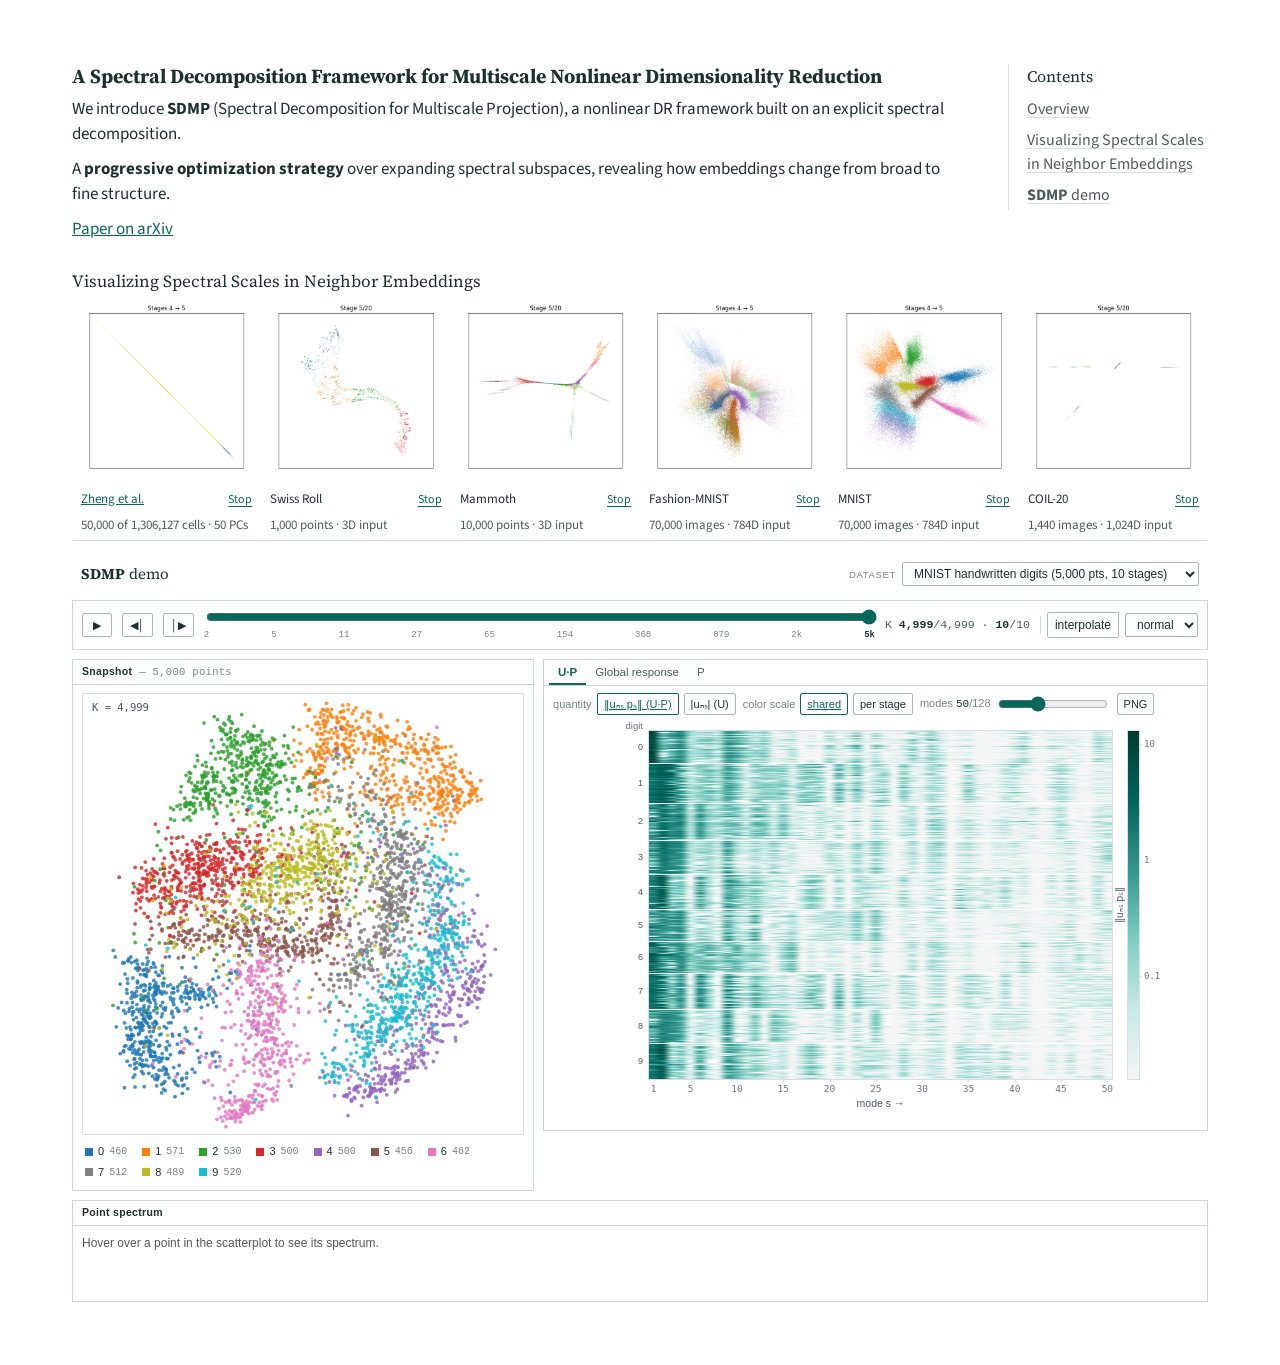
==== index.html @ a8dc9377 "Publish SDMP website" ====
<!doctype html>
<html lang="en-US">
<head>
<meta charset="utf-8">
<meta name="viewport" content="width=device-width, initial-scale=1">
<title>SDMP | Spectral Decomposition for Multiscale Projection</title>
<meta name="description" content="A Spectral Decomposition Framework for Multiscale Nonlinear Dimensionality Reduction">
<link rel="stylesheet" href="https://fonts.googleapis.com/css2?family=Source+Sans+3:wght@400;600;700&amp;family=Source+Serif+4:wght@400;700&amp;display=swap">
<link rel="stylesheet" href="assets/style.css">
<link rel="stylesheet" href="assets/project.css">
</head>
<body>
<div class="site-shell">
  <main class="site-main">
    <div class="paper-layout">
      <nav class="contents" aria-labelledby="contents-title">
        <h2 id="contents-title">Contents</h2>
        <ul>
          <li><a href="#overview">Overview</a></li>
          <li><a href="#progressive-embedding">Visualizing Spectral Scales in Neighbor Embeddings</a></li>
          <li><a href="#viewer"><strong>SDMP</strong> demo</a></li>
        </ul>
      </nav>

      <article class="paper">
        <section id="overview" aria-labelledby="paper-title">
          <h1 id="paper-title">A Spectral Decomposition Framework for Multiscale Nonlinear Dimensionality Reduction</h1>
          <div class="abstract">
            <p>We introduce <strong>SDMP</strong> (Spectral Decomposition for Multiscale Projection), a nonlinear DR framework built on an explicit spectral decomposition.</p>
            <p>A <strong>progressive optimization strategy</strong> over expanding spectral subspaces, revealing how embeddings change from broad to fine structure.</p>
            <p><a href="https://arxiv.org/abs/2604.02535">Paper on arXiv</a></p>
          </div>
        </section>
      </article>
    </div>

    <section class="progression" id="progressive-embedding" aria-labelledby="progression-title">
      <h2 id="progression-title">Visualizing Spectral Scales in Neighbor Embeddings</h2>
      <div class="animation-grid">
        <figure class="animation">
          <img id="zheng-animation" src="assets/figures/zheng-interpolated.png"
               width="500" height="500" loading="lazy" alt="Zheng et al.">
          <figcaption>
            <a href="https://www.nature.com/articles/ncomms14049">Zheng et al.</a>
            <button type="button" aria-controls="zheng-animation"
                    data-gif="assets/figures/zheng-interpolated.gif">Play</button>
            <span class="dataset-details">50,000 of 1,306,127 cells · 50 PCs</span>
          </figcaption>
        </figure>
        <figure class="animation">
          <img id="swiss-roll-animation" src="assets/figures/swiss-roll-interpolated.png"
               width="500" height="500" loading="lazy" alt="Swiss Roll">
          <figcaption>
            <span>Swiss Roll</span>
            <button type="button" aria-controls="swiss-roll-animation"
                    data-gif="assets/figures/swiss-roll-interpolated.gif">Play</button>
            <span class="dataset-details">1,000 points · 3D input</span>
          </figcaption>
        </figure>
        <figure class="animation">
          <img id="mammoth-animation" src="assets/figures/mammoth-interpolated.png"
               width="500" height="500" loading="lazy" alt="Mammoth">
          <figcaption>
            <span>Mammoth</span>
            <button type="button" aria-controls="mammoth-animation"
                    data-gif="assets/figures/mammoth-interpolated.gif">Play</button>
            <span class="dataset-details">10,000 points · 3D input</span>
          </figcaption>
        </figure>
        <figure class="animation">
          <img id="fashion-mnist-animation" src="assets/figures/fashion-mnist-interpolated.png"
               width="500" height="500" loading="lazy" alt="Fashion-MNIST">
          <figcaption>
            <span>Fashion-MNIST</span>
            <button type="button" aria-controls="fashion-mnist-animation"
                    data-gif="assets/figures/fashion-mnist-interpolated.gif">Play</button>
            <span class="dataset-details">70,000 images · 784D input</span>
          </figcaption>
        </figure>
        <figure class="animation">
          <img id="mnist-animation" src="assets/figures/mnist-interpolated.png"
               width="500" height="500" loading="lazy" alt="MNIST">
          <figcaption>
            <span>MNIST</span>
            <button type="button" aria-controls="mnist-animation"
                    data-gif="assets/figures/mnist-interpolated.gif">Play</button>
            <span class="dataset-details">70,000 images · 784D input</span>
          </figcaption>
        </figure>
        <figure class="animation">
          <img id="coil20-animation" src="assets/figures/coil20-interpolated.png"
               width="500" height="500" loading="lazy" alt="COIL-20">
          <figcaption>
            <span>COIL-20</span>
            <button type="button" aria-controls="coil20-animation"
                    data-gif="assets/figures/coil20-interpolated.gif">Play</button>
            <span class="dataset-details">1,440 images · 1,024D input</span>
          </figcaption>
        </figure>
      </div>
    </section>

    <section id="viewer" class="viewer" aria-labelledby="viewer-title" tabindex="0">
      <header class="top">
        <div>
          <h2 id="viewer-title"><strong>SDMP</strong> demo</h2>
        </div>
        <div class="spacer"></div>
        <div class="field">
          <label for="dataset">Dataset</label>
          <select id="dataset"></select>
        </div>
        <div class="field" id="scheme-field" hidden>
          <label for="scheme">Color by</label>
          <select id="scheme"></select>
        </div>
      </header>

      <div id="status" class="status" role="status">Loading&hellip;</div>

      <div id="main" hidden>

        <section class="player" aria-label="Stage player">
          <button class="play" id="play" title="Play / pause (space)" aria-label="Play">&#9654;</button>
          <button class="step" id="prev" title="Previous stage (left arrow)" aria-label="Previous stage">&#9664;&#9474;</button>
          <button class="step" id="next" title="Next stage (right arrow)" aria-label="Next stage">&#9474;&#9654;</button>
          <div class="track">
            <input type="range" id="stage" min="0" max="9" step="1" value="9" aria-label="Stage">
            <div class="ticks" id="stage-ticks"></div>
          </div>
          <div class="stage-readout" id="stage-readout"></div>
          <div class="toggles">
            <div class="sep"></div>
            <button id="tween" aria-pressed="false" title="Interpolate between stages while playing. The in-between frames are not fitted layouts.">interpolate</button>
            <select id="speed" aria-label="Playback speed">
              <option value="1400">slow</option>
              <option value="800" selected>normal</option>
              <option value="420">fast</option>
            </select>
          </div>
        </section>

        <div class="grid">

          <section class="card" aria-label="Snapshot">
            <h3>Snapshot <span class="note" id="snap-note"></span></h3>
            <div class="canvas-host" id="snap-host">
              <canvas id="snap" width="900" height="900"></canvas>
              <div class="readout" id="snap-readout"></div>
            </div>
            <div class="legend" id="legend"></div>
          </section>

          <section class="card" aria-label="Per-mode heatmaps">
            <div class="tabs" role="tablist">
              <button role="tab" id="tab-up" aria-selected="true" aria-controls="panel-host">U&middot;P</button>
              <button role="tab" id="tab-response" aria-selected="false" aria-controls="panel-host">Global response</button>
              <button role="tab" id="tab-coeff" aria-selected="false" aria-controls="panel-host">P</button>
            </div>
            <div class="tab-tools" id="tab-tools"></div>
            <div class="canvas-host" id="panel-host">
              <canvas id="panel" width="1000" height="640"></canvas>
              <div class="readout" id="panel-readout"></div>
            </div>
          </section>
        </div>

        <section class="card inspector" aria-label="Hovered point">
          <h3>Point spectrum <span class="note" id="point-note"></span></h3>
          <div class="head" id="point-head" hidden></div>
          <div class="canvas-host" id="point-host" hidden>
            <canvas id="point" width="1000" height="300"></canvas>
            <div class="readout" id="point-readout"></div>
          </div>
          <div id="point-empty">Hover over a point in the scatterplot to see its spectrum.</div>
        </section>

      </div>
    </section>
  </main>
</div>

<script src="assets/project.js"></script>
<script src="assets/app.js"></script>
</body>
</html>
---- assets/style.css ----
/* Spectral progressive viewer -- static styling, no build step.
   Light only: the BrBG heatmaps and the paper figures are drawn on white, and
   a dark canvas would change what a colour means. */
:root {
  color-scheme: light;
  --panel: #ffffff;
  --border: #ccd6d3;
  --border-strong: #aab6b3;
  --text: #1e302d;
  --subtext: #4d5c58;
  --faint: #76837f;
  --accent: #0b665b;
  --mono: ui-monospace, SFMono-Regular, "SF Mono", Menlo, Consolas, monospace;
  /* Flat panel chrome: hairline rules and square corners, like a vis tool. */
  --radius: 0;
}

* { box-sizing: border-box; }
[hidden] { display: none !important; }

html, body {
  margin: 0;
  padding: 0;
  background: var(--panel);
  color: var(--text);
  font: 14px/1.5 -apple-system, BlinkMacSystemFont, "Segoe UI", Roboto, Helvetica, Arial, sans-serif;
  -webkit-font-smoothing: antialiased;
}

a { color: var(--accent); }

header.top {
  display: flex;
  flex-wrap: wrap;
  gap: 14px;
}

.spacer { flex: 1 1 auto; }

.field {
  display: flex;
  flex-direction: column;
  gap: 3px;
}

.field > label {
  font-size: 9.5px;
  text-transform: uppercase;
  letter-spacing: 0.07em;
  color: var(--faint);
}

select, button, input[type="number"] {
  font: inherit;
  font-size: 12px;
  color: var(--text);
  background: var(--panel);
  border: 1px solid var(--border-strong);
  border-radius: 2px;
  padding: 3px 7px;
}

select:focus-visible, button:focus-visible, input:focus-visible {
  outline: 2px solid var(--accent);
  outline-offset: 1px;
}

button { cursor: pointer; }
button:hover { border-color: var(--accent); }
button[aria-pressed="true"], button.on {
  border-color: var(--accent);
  color: var(--accent);
  text-decoration: underline;
}
button:disabled { opacity: 0.45; cursor: default; }

/* --- player ------------------------------------------------------------- */
.player {
  display: flex;
  align-items: center;
  gap: 10px;
  flex-wrap: wrap;
  background: var(--panel);
  border: 1px solid var(--border);
  padding: 6px 9px;
  margin-bottom: 9px;
}

.player .play {
  width: 30px;
  height: 24px;
  display: grid;
  place-items: center;
  font-size: 11px;
}

.player .step { padding: 3px 7px; font-size: 11px; }

.track { flex: 1 1 320px; min-width: 240px; }

input[type="range"] {
  width: 100%;
  accent-color: var(--accent);
}

.stage-readout {
  font-family: var(--mono);
  font-size: 11.5px;
  color: var(--subtext);
  white-space: nowrap;
  min-width: 20ch;
}

.stage-readout b { color: var(--text); font-weight: 600; }

.ticks {
  display: flex;
  justify-content: space-between;
  font-family: var(--mono);
  font-size: 9px;
  color: var(--faint);
  margin-top: -2px;
  user-select: none;
}

.ticks span { cursor: pointer; }
.ticks span:hover { color: var(--accent); }
.ticks span.cur { color: var(--text); font-weight: 700; }

.toggles { display: flex; gap: 6px; align-items: center; }
.toggles .sep { width: 1px; height: 18px; background: var(--border); }

/* --- layout ------------------------------------------------------------- */
.grid {
  display: grid;
  grid-template-columns: minmax(340px, 0.82fr) minmax(420px, 1.18fr);
  gap: 9px;
  align-items: start;
}

@media (max-width: 1040px) {
  .grid { grid-template-columns: 1fr; }
}

.card {
  background: var(--panel);
  border: 1px solid var(--border);
  padding: 0 9px 9px;
  min-width: 0;
}

/* The title is a strip across the top of the box, not a line of prose in it. */
.card > h3 {
  margin: 0 -9px 8px;
  padding: 4px 9px;
  border-bottom: 1px solid var(--border);
  font-size: 10.5px;
  font-weight: 650;
  letter-spacing: 0.03em;
  display: flex;
  align-items: baseline;
  gap: 7px;
}

.card > h3 .note {
  font-weight: 400;
  font-family: var(--mono);
  font-size: 10.5px;
  color: var(--faint);
}

.canvas-host {
  position: relative;
  width: 100%;
}

.canvas-host canvas {
  display: block;
  max-width: 100%;
  cursor: crosshair;
}

/* --- tabs --------------------------------------------------------------- */
.tabs {
  display: flex;
  gap: 0;
  border-bottom: 1px solid var(--border);
  margin: 0 -9px 7px;
  padding: 0 5px;
}

.tabs button {
  border: 0;
  border-radius: 0;
  background: transparent;
  padding: 4px 9px;
  font-size: 11.5px;
  color: var(--subtext);
  box-shadow: inset 0 -2px 0 transparent;
}

.tabs button:hover { background: transparent; color: var(--text); }

.tabs button[aria-selected="true"] {
  color: var(--accent);
  font-weight: 650;
  box-shadow: inset 0 -2px 0 var(--accent);
}

.tab-tools {
  display: flex;
  align-items: center;
  gap: 7px;
  flex-wrap: wrap;
  margin-bottom: 6px;
  font-size: 11px;
  color: var(--faint);
}

.tab-tools .mini { padding: 2px 6px; font-size: 11px; }
.tab-tools .modes { display: flex; align-items: center; gap: 5px; }
.tab-tools .modes input[type="range"] { width: 110px; }
.tab-tools code { font-family: var(--mono); font-size: 11px; color: var(--text); }

/* --- legend ------------------------------------------------------------- */
.legend {
  display: flex;
  flex-wrap: wrap;
  gap: 2px 9px;
  margin-top: 7px;
  font-size: 11px;
  max-height: 78px;
  overflow-y: auto;
}

.legend .item {
  display: flex;
  align-items: center;
  gap: 5px;
  cursor: pointer;
  padding: 1px 3px;
  border-radius: 4px;
  user-select: none;
}

.legend .item:hover, .legend .item.solo { text-decoration: underline; }
.legend .item.dim { opacity: 0.35; }

.legend .swatch {
  width: 8px;
  height: 8px;
  flex: 0 0 auto;
}

.legend .count { color: var(--faint); font-family: var(--mono); font-size: 10px; }

/* A continuous scheme has no entries to list, so the legend becomes the scale. */
.legend.ramp { display: block; max-height: none; overflow: visible; }

.rampwrap {
  display: flex;
  align-items: center;
  gap: 7px;
}

.rampwrap .end {
  font-family: var(--mono);
  font-size: 10.5px;
  color: var(--subtext);
  white-space: nowrap;
}

.rampbar {
  flex: 1 1 auto;
  height: 10px;
  min-width: 80px;
  border: 1px solid var(--border-strong);
  border-radius: 2px;
}

/* --- point inspector ---------------------------------------------------- */
.inspector { margin-top: 9px; }

.inspector .head {
  display: flex;
  align-items: baseline;
  gap: 12px;
  flex-wrap: wrap;
  margin-bottom: 6px;
  font-size: 11.5px;
}

.inspector .head .who { font-weight: 600; display: flex; align-items: center; gap: 6px; }
.inspector .head .who .swatch { width: 10px; height: 10px; border-radius: 2px; }
.inspector .head .meta { color: var(--subtext); font-family: var(--mono); font-size: 11.5px; }
.inspector .head .pinned {
  font-size: 10.5px;
  text-transform: uppercase;
  letter-spacing: 0.06em;
  color: var(--accent);
}

#point-empty {
  height: 58px;
  color: var(--subtext);
  font-size: 12px;
}

/* --- readout tooltip ---------------------------------------------------- */
.readout {
  position: absolute;
  pointer-events: none;
  background: var(--panel);
  color: var(--text);
  border: 1px solid var(--border);
  font-family: var(--mono);
  font-size: 11px;
  line-height: 1.45;
  padding: 4px 7px;
  border-radius: 5px;
  white-space: pre;
  opacity: 0;
  transition: opacity 90ms linear;
  z-index: 5;
  max-width: 260px;
}

.readout.show { opacity: 1; }

.status {
  padding: 30px 0;
  text-align: center;
  color: var(--faint);
  font-size: 13px;
}

.status.error { color: #b42318; }
---- assets/project.css ----
:root {
  --paper-ink: #1e302d;
  --paper-muted: #4d5c58;
  --paper-rule: #d7dfdb;
  --paper-accent: #0b665b;
  --paper-serif: "Source Serif 4", Georgia, serif;
  --paper-sans: "Source Sans 3", -apple-system, BlinkMacSystemFont, "Segoe UI", sans-serif;
}

body {
  color: var(--paper-ink);
}

.site-shell {
  max-width: 1264px;
  padding: clamp(36px, 5vw, 64px) clamp(20px, 5vw, 64px) 64px;
  margin-inline: auto;
}

.paper-layout {
  display: grid;
  grid-template-columns: minmax(0, 1fr) 200px;
  grid-template-areas: "paper contents";
  gap: clamp(28px, 5vw, 68px);
  align-items: start;
}

.paper { grid-area: paper; }

.paper-layout, .progression { font-family: var(--paper-sans); }

.paper h1, .progression h2, .viewer .top h2 {
  font-family: var(--paper-serif);
  font-weight: 400;
  line-height: 1.24;
  margin: 0;
}

.paper h1 {
  margin-bottom: 8px;
  font-size: 20px;
  font-weight: 700;
}

.abstract {
  font-size: 17px;
  line-height: 1.5;
}

.abstract p { margin: 0 0 9px; }

.contents {
  grid-area: contents;
  position: sticky;
  top: 26px;
  padding: 3px 0 3px 18px;
  border-left: 1px solid var(--paper-rule);
}

.contents h2 {
  font: 400 16px/1.24 var(--paper-serif);
  margin: 0 0 10px;
}

.contents ul {
  list-style: none;
  margin: 0;
  padding: 0;
  display: grid;
  gap: 7px;
}

.contents a {
  color: var(--paper-muted);
  font-size: 16px;
  text-decoration-color: var(--paper-rule);
  text-underline-offset: 3px;
}

.contents a:hover { color: var(--paper-accent); }

.site-main section[id] { scroll-margin-top: 24px; }

.progression { margin-top: 20px; }

.progression h2 {
  font-size: 17px;
}

.animation-grid {
  display: grid;
  grid-template-columns: repeat(6, minmax(0, 1fr));
}

.animation {
  display: flex;
  flex-direction: column;
  margin: 0;
}

.animation img {
  display: block;
  width: 100%;
  aspect-ratio: 1;
  height: auto;
  object-fit: contain;
  padding: 7px;
}

.animation figcaption {
  display: flex;
  align-items: center;
  align-content: flex-start;
  justify-content: space-between;
  flex: 1;
  flex-wrap: wrap;
  gap: 3px 8px;
  border-block-end: 1px solid var(--paper-rule);
  padding: 5px 9px;
  font-size: 13px;
}

.dataset-details {
  flex-basis: 100%;
  color: var(--paper-muted);
}

.animation button {
  color: var(--paper-accent);
  background: transparent;
  border: 0;
  padding: 4px 0;
  text-decoration: underline;
  text-underline-offset: 3px;
}

.viewer {
  margin-top: 16px;
}

.viewer .top {
  align-items: center;
  gap: 8px 16px;
  margin-bottom: 9px;
  padding: 5px 9px;
}

.viewer .top h2 {
  font-size: 15px;
  line-height: 1.2;
}

.viewer .top .field {
  flex-direction: row;
  align-items: baseline;
  gap: 6px;
  flex: 0 1 auto;
  min-width: 0;
}

.viewer .field select { max-width: 100%; min-width: 0; }
.viewer .track { min-width: min(240px, 100%); }

@media (max-width: 1000px) {
  .animation-grid { grid-template-columns: repeat(3, minmax(0, 1fr)); }
}

@media (max-width: 800px) {
  .paper-layout {
    grid-template-columns: minmax(0, 1fr);
    grid-template-areas: "contents" "paper";
    gap: 25px;
  }

  .contents {
    position: static;
    border-left: 0;
    border-bottom: 1px solid var(--paper-rule);
    padding: 0 0 13px;
  }

  .contents ul {
    display: flex;
    flex-wrap: wrap;
    gap: 6px 16px;
  }

  .viewer .top .spacer { display: none; }
  .viewer .top > :first-child { flex-basis: 100%; }
}

@media (max-width: 480px) {
  .animation-grid { grid-template-columns: repeat(2, minmax(0, 1fr)); }
  .viewer .field { min-width: 0; }
}
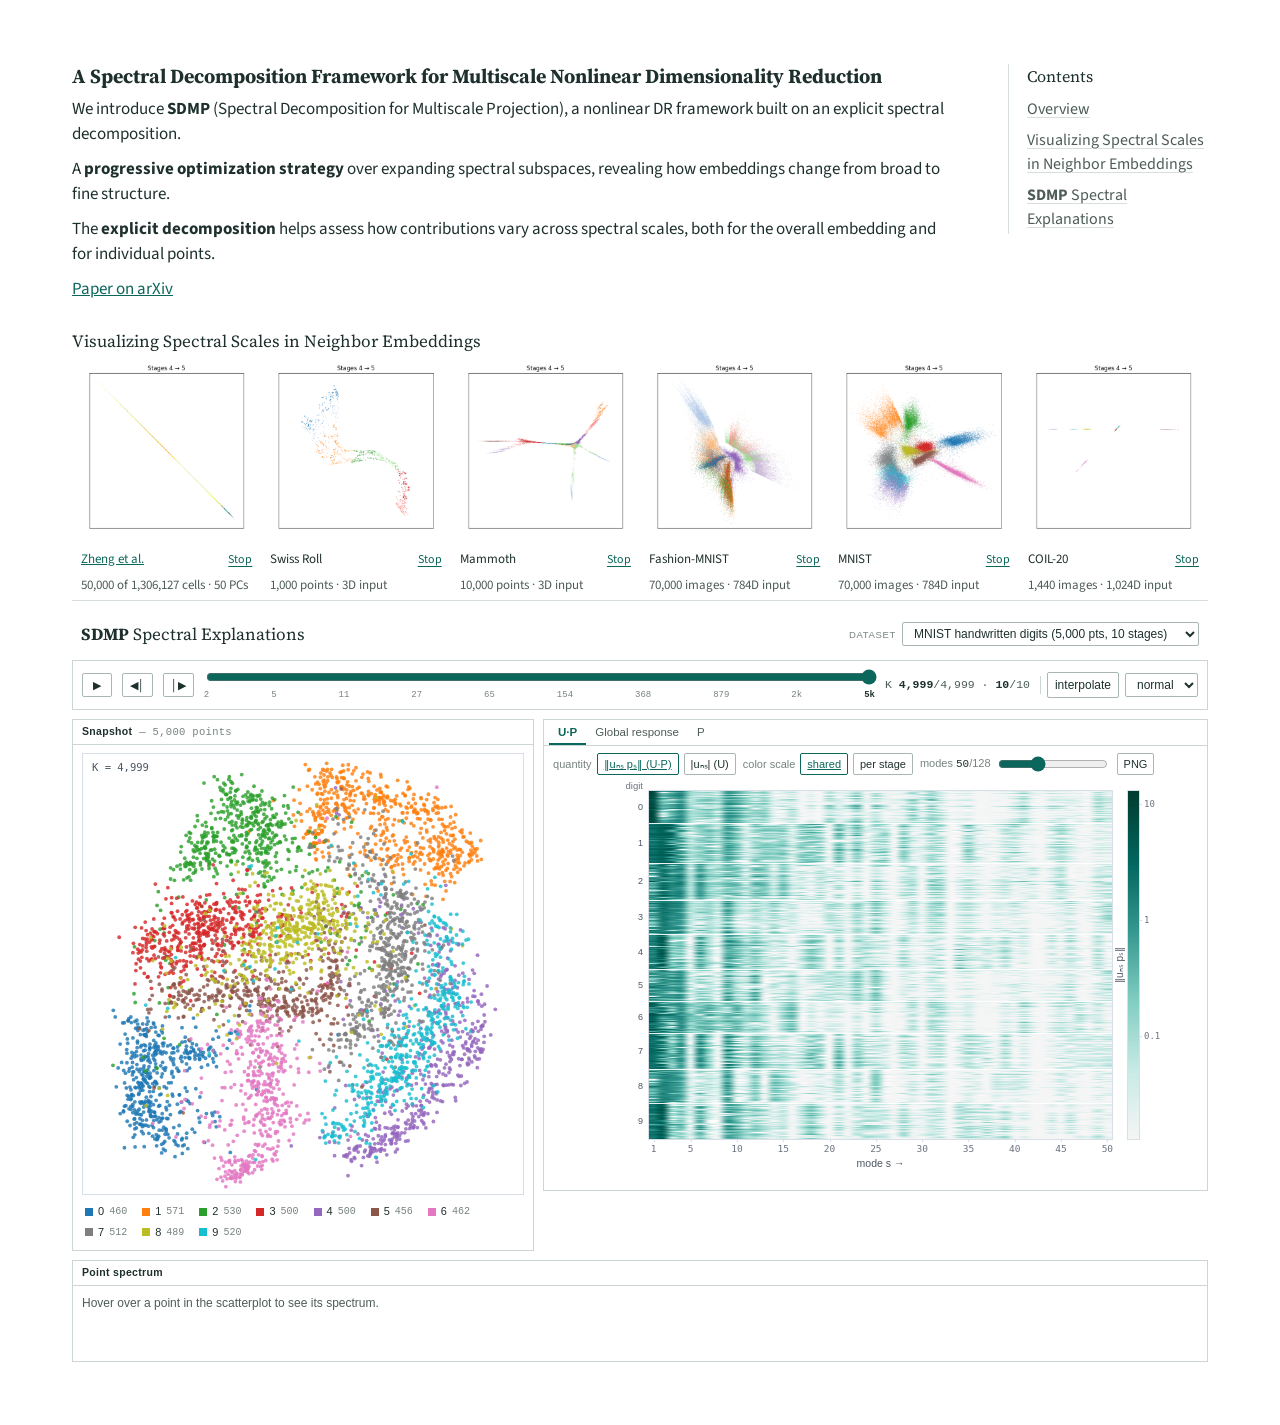
==== commit de0e39af: "Update spectral explanations heading and description" ====
--- a/index.html
+++ b/index.html
@@ -18,7 +18,7 @@
         <ul>
           <li><a href="#overview">Overview</a></li>
           <li><a href="#progressive-embedding">Visualizing Spectral Scales in Neighbor Embeddings</a></li>
-          <li><a href="#viewer"><strong>SDMP</strong> demo</a></li>
+          <li><a href="#viewer"><strong>SDMP</strong> Spectral Explanations</a></li>
         </ul>
       </nav>
 
@@ -28,6 +28,7 @@
           <div class="abstract">
             <p>We introduce <strong>SDMP</strong> (Spectral Decomposition for Multiscale Projection), a nonlinear DR framework built on an explicit spectral decomposition.</p>
             <p>A <strong>progressive optimization strategy</strong> over expanding spectral subspaces, revealing how embeddings change from broad to fine structure.</p>
+            <p>The <strong>explicit decomposition</strong> helps assess how contributions vary across spectral scales, both for the overall embedding and for individual points.</p>
             <p><a href="https://arxiv.org/abs/2604.02535">Paper on arXiv</a></p>
           </div>
         </section>
@@ -103,7 +104,7 @@
     <section id="viewer" class="viewer" aria-labelledby="viewer-title" tabindex="0">
       <header class="top">
         <div>
-          <h2 id="viewer-title"><strong>SDMP</strong> demo</h2>
+          <h2 id="viewer-title"><strong>SDMP</strong> Spectral Explanations</h2>
         </div>
         <div class="spacer"></div>
         <div class="field">
--- a/assets/project.css
+++ b/assets/project.css
@@ -83,7 +83,7 @@
 
 .progression { margin-top: 20px; }
 
-.progression h2 {
+.progression h2, .viewer .top h2 {
   font-size: 17px;
 }
 
@@ -145,11 +145,6 @@
   padding: 5px 9px;
 }
 
-.viewer .top h2 {
-  font-size: 15px;
-  line-height: 1.2;
-}
-
 .viewer .top .field {
   flex-direction: row;
   align-items: baseline;
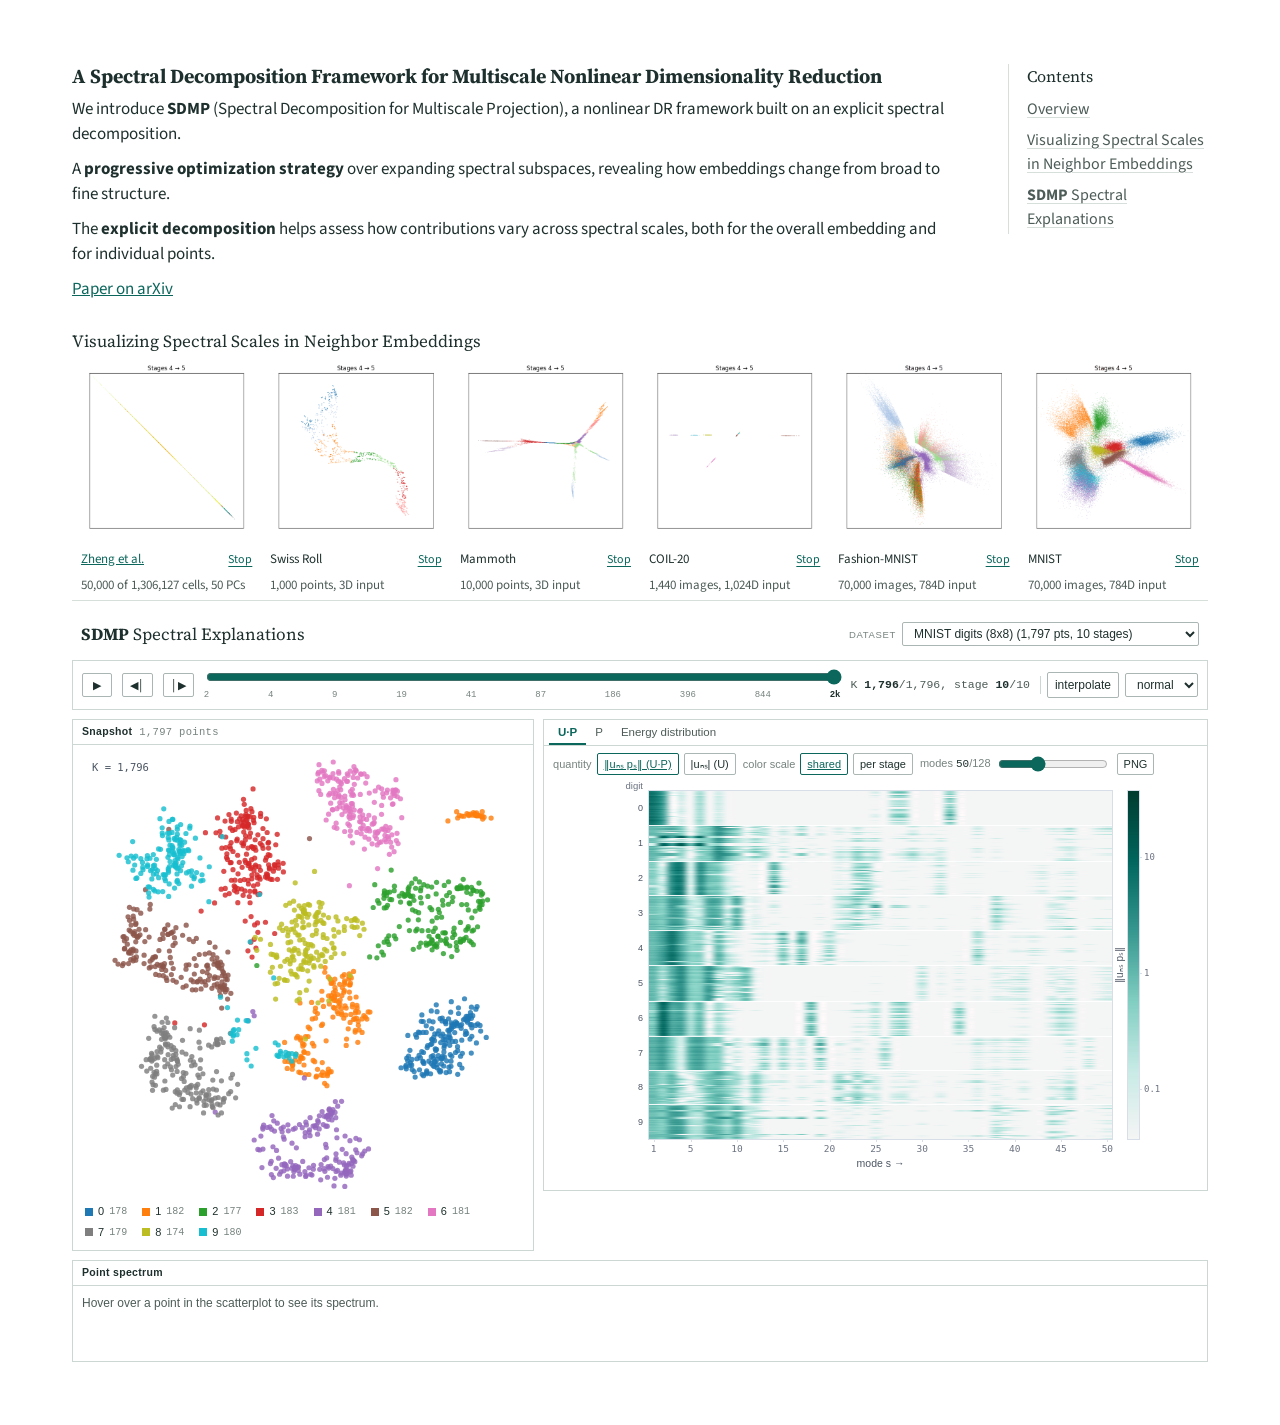
==== commit 21d9fbf8: "styling update" ====
--- a/index.html
+++ b/index.html
@@ -45,7 +45,7 @@
             <a href="https://www.nature.com/articles/ncomms14049">Zheng et al.</a>
             <button type="button" aria-controls="zheng-animation"
                     data-gif="assets/figures/zheng-interpolated.gif">Play</button>
-            <span class="dataset-details">50,000 of 1,306,127 cells · 50 PCs</span>
+            <span class="dataset-details">50,000 of 1,306,127 cells, 50 PCs</span>
           </figcaption>
         </figure>
         <figure class="animation">
@@ -55,7 +55,7 @@
             <span>Swiss Roll</span>
             <button type="button" aria-controls="swiss-roll-animation"
                     data-gif="assets/figures/swiss-roll-interpolated.gif">Play</button>
-            <span class="dataset-details">1,000 points · 3D input</span>
+            <span class="dataset-details">1,000 points, 3D input</span>
           </figcaption>
         </figure>
         <figure class="animation">
@@ -65,7 +65,17 @@
             <span>Mammoth</span>
             <button type="button" aria-controls="mammoth-animation"
                     data-gif="assets/figures/mammoth-interpolated.gif">Play</button>
-            <span class="dataset-details">10,000 points · 3D input</span>
+            <span class="dataset-details">10,000 points, 3D input</span>
+          </figcaption>
+        </figure>
+        <figure class="animation">
+          <img id="coil20-animation" src="assets/figures/coil20-interpolated.png"
+               width="500" height="500" loading="lazy" alt="COIL-20">
+          <figcaption>
+            <span>COIL-20</span>
+            <button type="button" aria-controls="coil20-animation"
+                    data-gif="assets/figures/coil20-interpolated.gif">Play</button>
+            <span class="dataset-details">1,440 images, 1,024D input</span>
           </figcaption>
         </figure>
         <figure class="animation">
@@ -75,7 +85,7 @@
             <span>Fashion-MNIST</span>
             <button type="button" aria-controls="fashion-mnist-animation"
                     data-gif="assets/figures/fashion-mnist-interpolated.gif">Play</button>
-            <span class="dataset-details">70,000 images · 784D input</span>
+            <span class="dataset-details">70,000 images, 784D input</span>
           </figcaption>
         </figure>
         <figure class="animation">
@@ -85,17 +95,7 @@
             <span>MNIST</span>
             <button type="button" aria-controls="mnist-animation"
                     data-gif="assets/figures/mnist-interpolated.gif">Play</button>
-            <span class="dataset-details">70,000 images · 784D input</span>
-          </figcaption>
-        </figure>
-        <figure class="animation">
-          <img id="coil20-animation" src="assets/figures/coil20-interpolated.png"
-               width="500" height="500" loading="lazy" alt="COIL-20">
-          <figcaption>
-            <span>COIL-20</span>
-            <button type="button" aria-controls="coil20-animation"
-                    data-gif="assets/figures/coil20-interpolated.gif">Play</button>
-            <span class="dataset-details">1,440 images · 1,024D input</span>
+            <span class="dataset-details">70,000 images, 784D input</span>
           </figcaption>
         </figure>
       </div>
@@ -155,8 +155,8 @@
           <section class="card" aria-label="Per-mode heatmaps">
             <div class="tabs" role="tablist">
               <button role="tab" id="tab-up" aria-selected="true" aria-controls="panel-host">U&middot;P</button>
-              <button role="tab" id="tab-response" aria-selected="false" aria-controls="panel-host">Global response</button>
               <button role="tab" id="tab-coeff" aria-selected="false" aria-controls="panel-host">P</button>
+              <button role="tab" id="tab-response" aria-selected="false" aria-controls="panel-host">Energy distribution</button>
             </div>
             <div class="tab-tools" id="tab-tools"></div>
             <div class="canvas-host" id="panel-host">
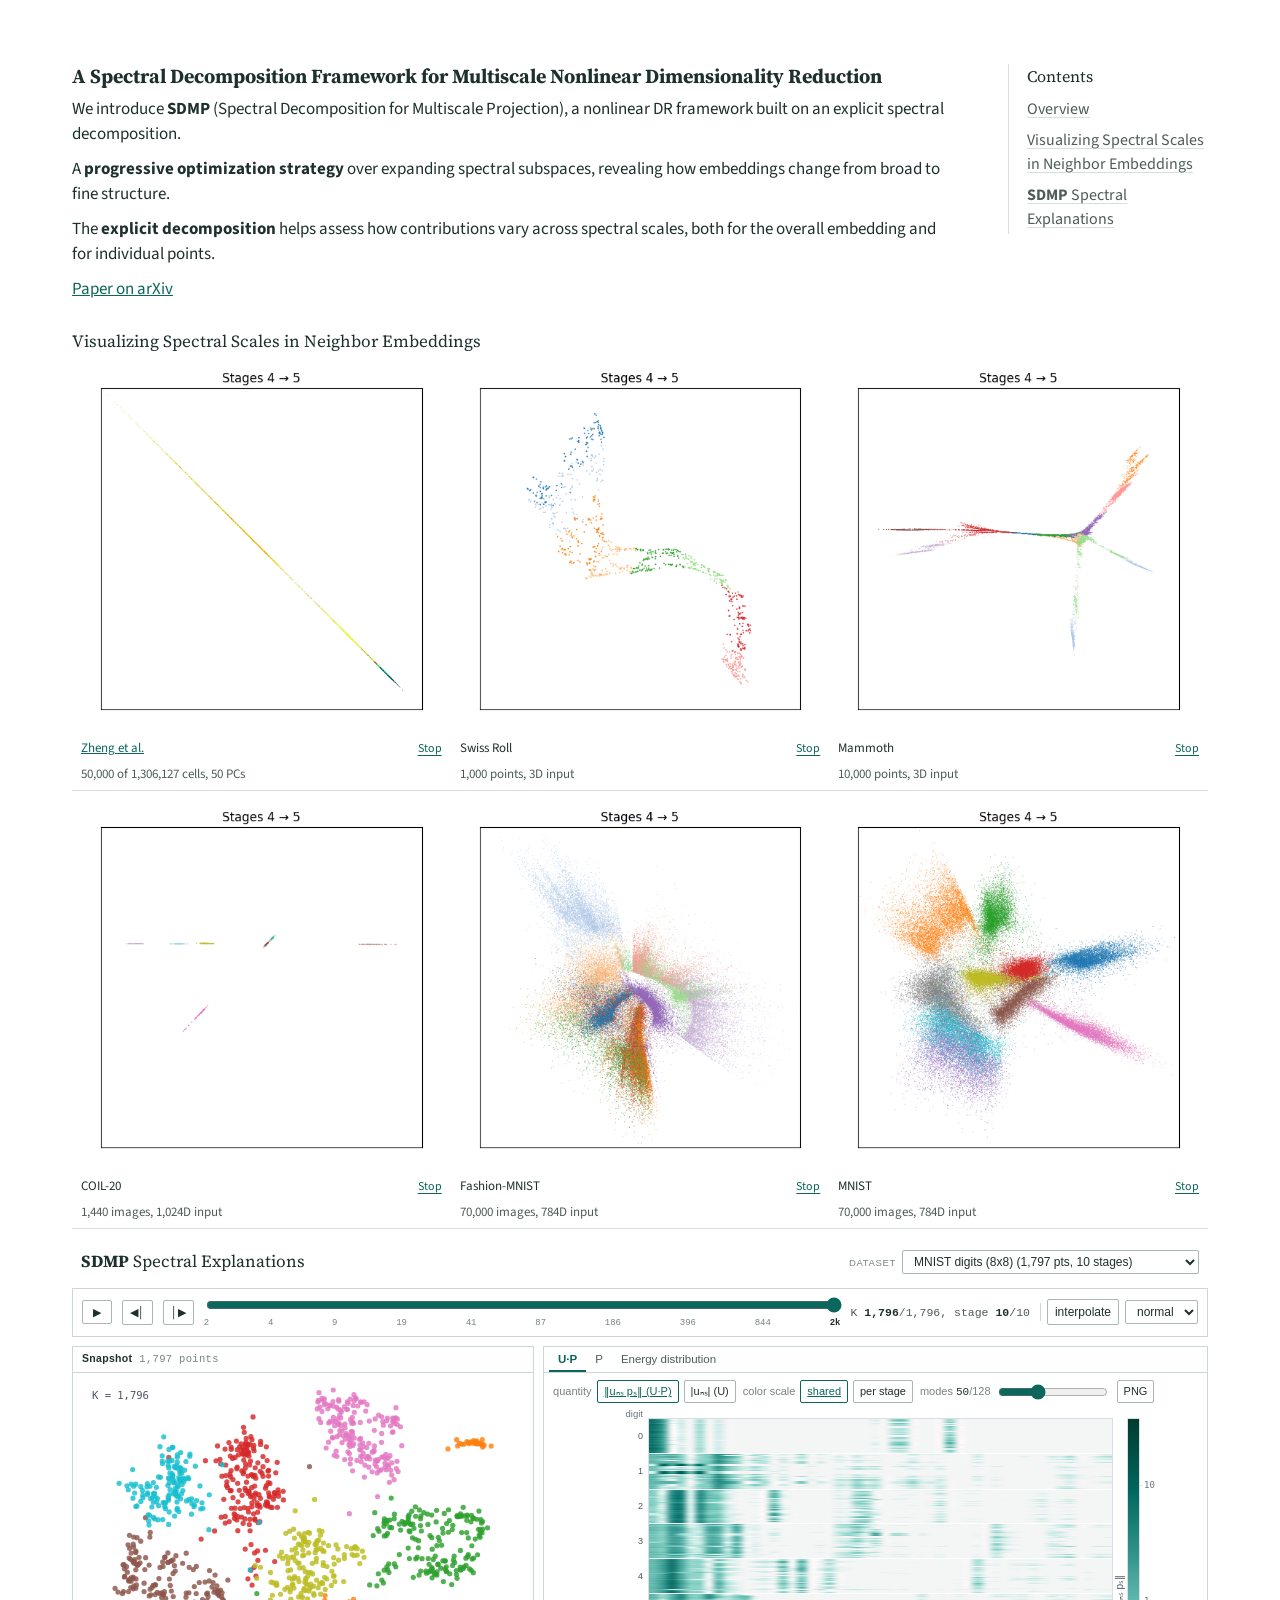
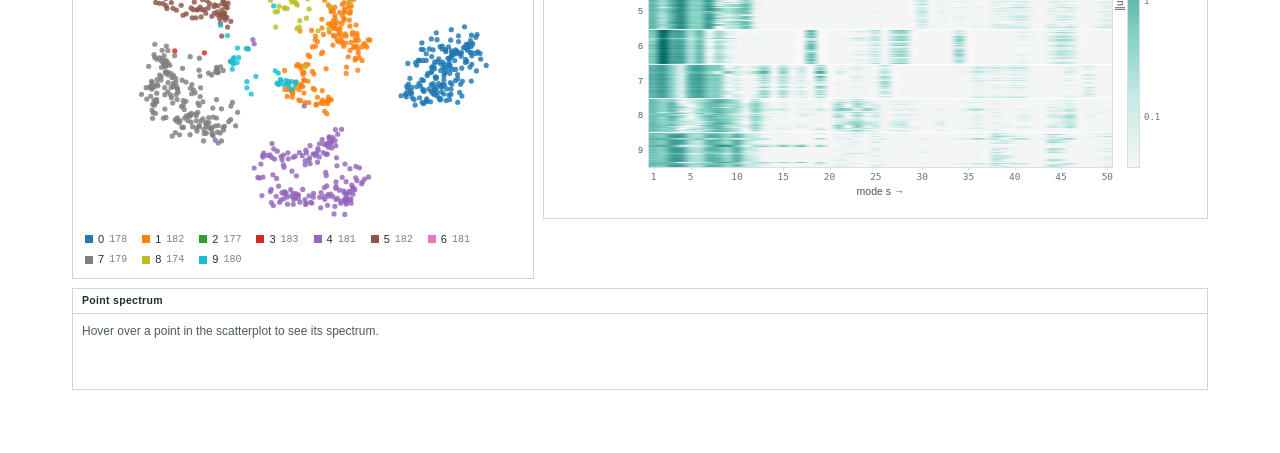
==== commit a4b032c3: "Show input image" ====
--- a/index.html
+++ b/index.html
@@ -168,10 +168,18 @@
 
         <section class="card inspector" aria-label="Hovered point">
           <h3>Point spectrum <span class="note" id="point-note"></span></h3>
-          <div class="head" id="point-head" hidden></div>
-          <div class="canvas-host" id="point-host" hidden>
-            <canvas id="point" width="1000" height="300"></canvas>
-            <div class="readout" id="point-readout"></div>
+          <div class="inspector-body" id="point-body" hidden>
+            <figure class="specimen" id="point-specimen" hidden>
+              <canvas id="point-thumb" width="112" height="112" role="img" aria-label="Input image of the active point"></canvas>
+              <figcaption id="point-specimen-note"></figcaption>
+            </figure>
+            <div class="inspector-main">
+              <div class="head" id="point-head"></div>
+              <div class="canvas-host" id="point-host">
+                <canvas id="point" width="1000" height="300"></canvas>
+                <div class="readout" id="point-readout"></div>
+              </div>
+            </div>
           </div>
           <div id="point-empty">Hover over a point in the scatterplot to see its spectrum.</div>
         </section>
--- a/assets/style.css
+++ b/assets/style.css
@@ -281,6 +281,49 @@
 /* --- point inspector ---------------------------------------------------- */
 .inspector { margin-top: 9px; }
 
+/* The input image to the left of the spectrum, the panels to the right of it.
+   Flex rather than a grid so a run with no images collapses to one column on
+   its own, with no second rule to keep in step. */
+.inspector-body {
+  display: flex;
+  align-items: flex-start;
+  gap: 12px;
+}
+
+.inspector-main { flex: 1 1 auto; min-width: 0; }
+
+/* A specimen chip, deliberately unlike the panels beside it: square, framed,
+   on its own dark ground, so it is never read as one more heatmap.  Its size
+   is the one knob below -- app.js reads it back off the element rather than
+   carrying a second copy, so the canvas is drawn at whatever this says. */
+.specimen {
+  --specimen-size: 88px;
+  flex: 0 0 auto;
+  width: var(--specimen-size);
+  margin: 0;
+}
+
+.specimen canvas {
+  display: block;
+  width: var(--specimen-size);
+  height: var(--specimen-size);
+  background: #10171a;
+  border: 1px solid var(--border-strong);
+  image-rendering: pixelated;
+}
+
+.specimen figcaption {
+  margin-top: 4px;
+  font-family: var(--mono);
+  font-size: 10px;
+  color: var(--faint);
+  text-align: center;
+}
+
+@media (max-width: 620px) {
+  .inspector-body { flex-direction: column; }
+}
+
 .inspector .head {
   display: flex;
   align-items: baseline;
@@ -322,10 +365,29 @@
   opacity: 0;
   transition: opacity 90ms linear;
   z-index: 5;
-  max-width: 260px;
+  max-width: 320px;
 }
 
 .readout.show { opacity: 1; }
+
+/* With a thumbnail the tooltip becomes image + numbers, so the pre-wrapped
+   text moves into its own box and the padding comes off the image edge. */
+.readout .rwrap {
+  display: flex;
+  align-items: flex-start;
+  gap: 7px;
+}
+
+.readout .rwrap .chip {
+  flex: 0 0 auto;
+  width: 44px;
+  height: 44px;
+  background: #10171a;
+  border: 1px solid var(--border);
+  image-rendering: pixelated;
+}
+
+.readout .rtext { white-space: pre; }
 
 .status {
   padding: 30px 0;
--- a/assets/project.css
+++ b/assets/project.css
@@ -87,9 +87,15 @@
   font-size: 17px;
 }
 
+/* How many animations sit in a row, and so how big each one is.  The sources
+   are 500 px square, and the shell's measure is ~1136 px, so three columns put
+   a panel at ~365 px -- large enough to read the structure, still under its
+   own resolution.  Six datasets divide evenly by 6, 3 and 2, so those are the
+   counts that leave no ragged last row. */
 .animation-grid {
+  --animation-columns: 3;
   display: grid;
-  grid-template-columns: repeat(6, minmax(0, 1fr));
+  grid-template-columns: repeat(var(--animation-columns), minmax(0, 1fr));
 }
 
 .animation {
@@ -156,11 +162,9 @@
 .viewer .field select { max-width: 100%; min-width: 0; }
 .viewer .track { min-width: min(240px, 100%); }
 
-@media (max-width: 1000px) {
-  .animation-grid { grid-template-columns: repeat(3, minmax(0, 1fr)); }
-}
+@media (max-width: 800px) {
+  .animation-grid { --animation-columns: 2; }
 
-@media (max-width: 800px) {
   .paper-layout {
     grid-template-columns: minmax(0, 1fr);
     grid-template-areas: "contents" "paper";
@@ -185,6 +189,6 @@
 }
 
 @media (max-width: 480px) {
-  .animation-grid { grid-template-columns: repeat(2, minmax(0, 1fr)); }
+  .animation-grid { --animation-columns: 1; }
   .viewer .field { min-width: 0; }
 }
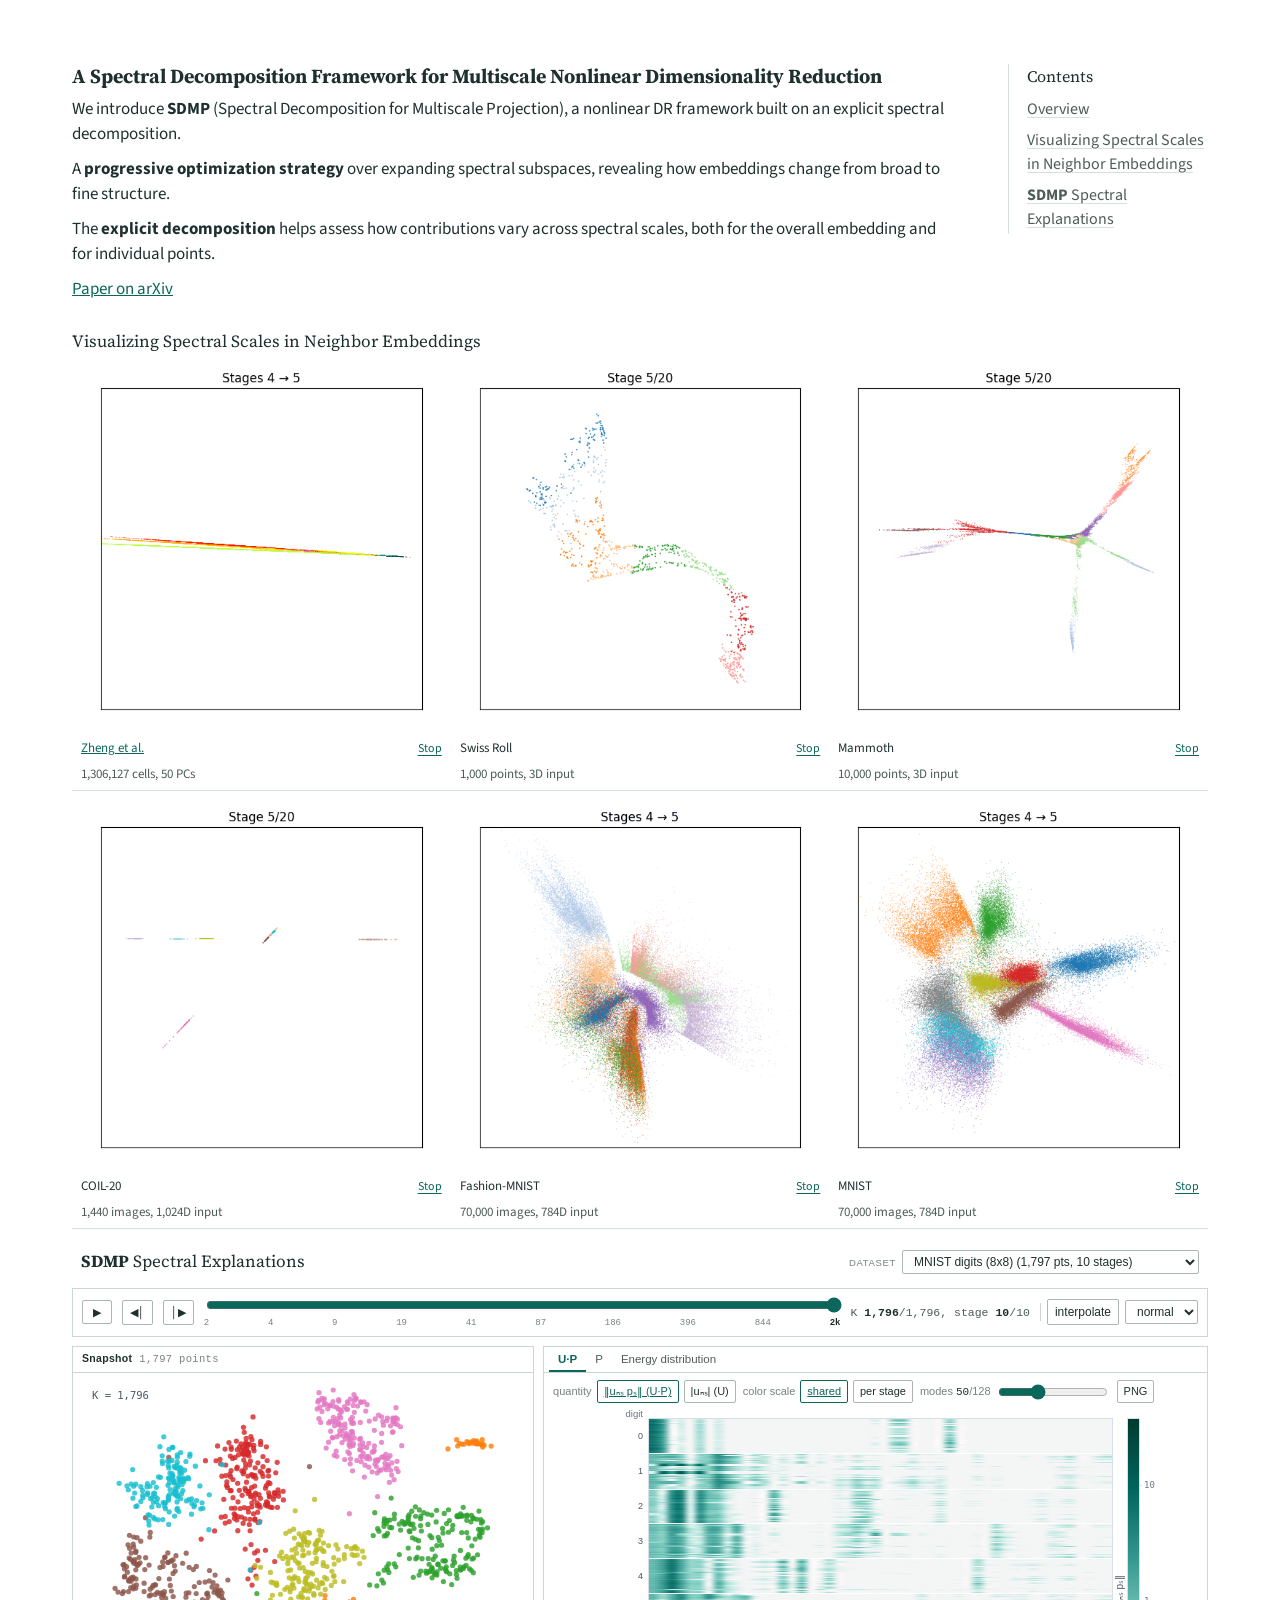
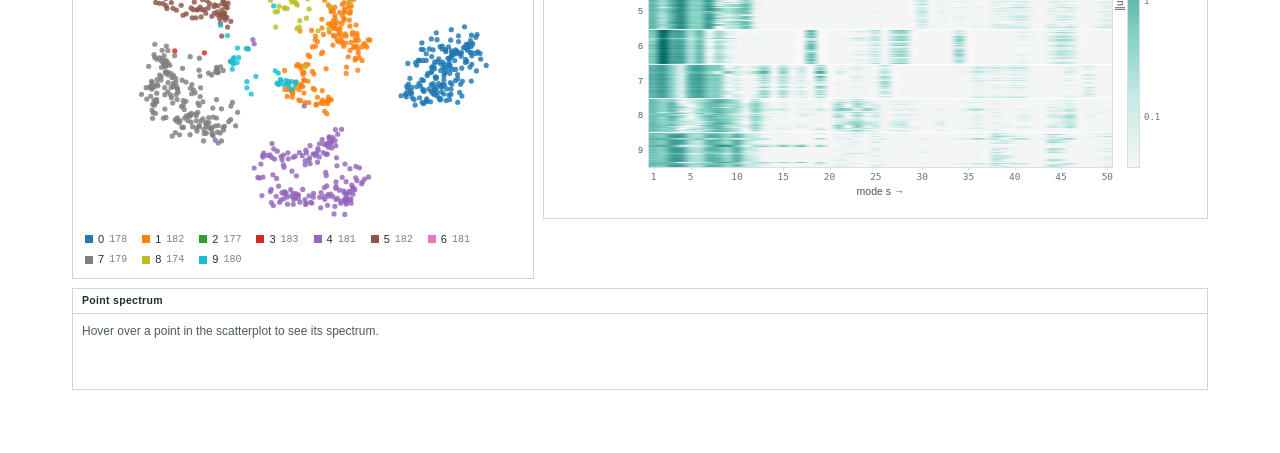
==== commit a2c9bd1e: "replace to new gif" ====
--- a/index.html
+++ b/index.html
@@ -45,7 +45,7 @@
             <a href="https://www.nature.com/articles/ncomms14049">Zheng et al.</a>
             <button type="button" aria-controls="zheng-animation"
                     data-gif="assets/figures/zheng-interpolated.gif">Play</button>
-            <span class="dataset-details">50,000 of 1,306,127 cells, 50 PCs</span>
+            <span class="dataset-details">1,306,127 cells, 50 PCs</span>
           </figcaption>
         </figure>
         <figure class="animation">
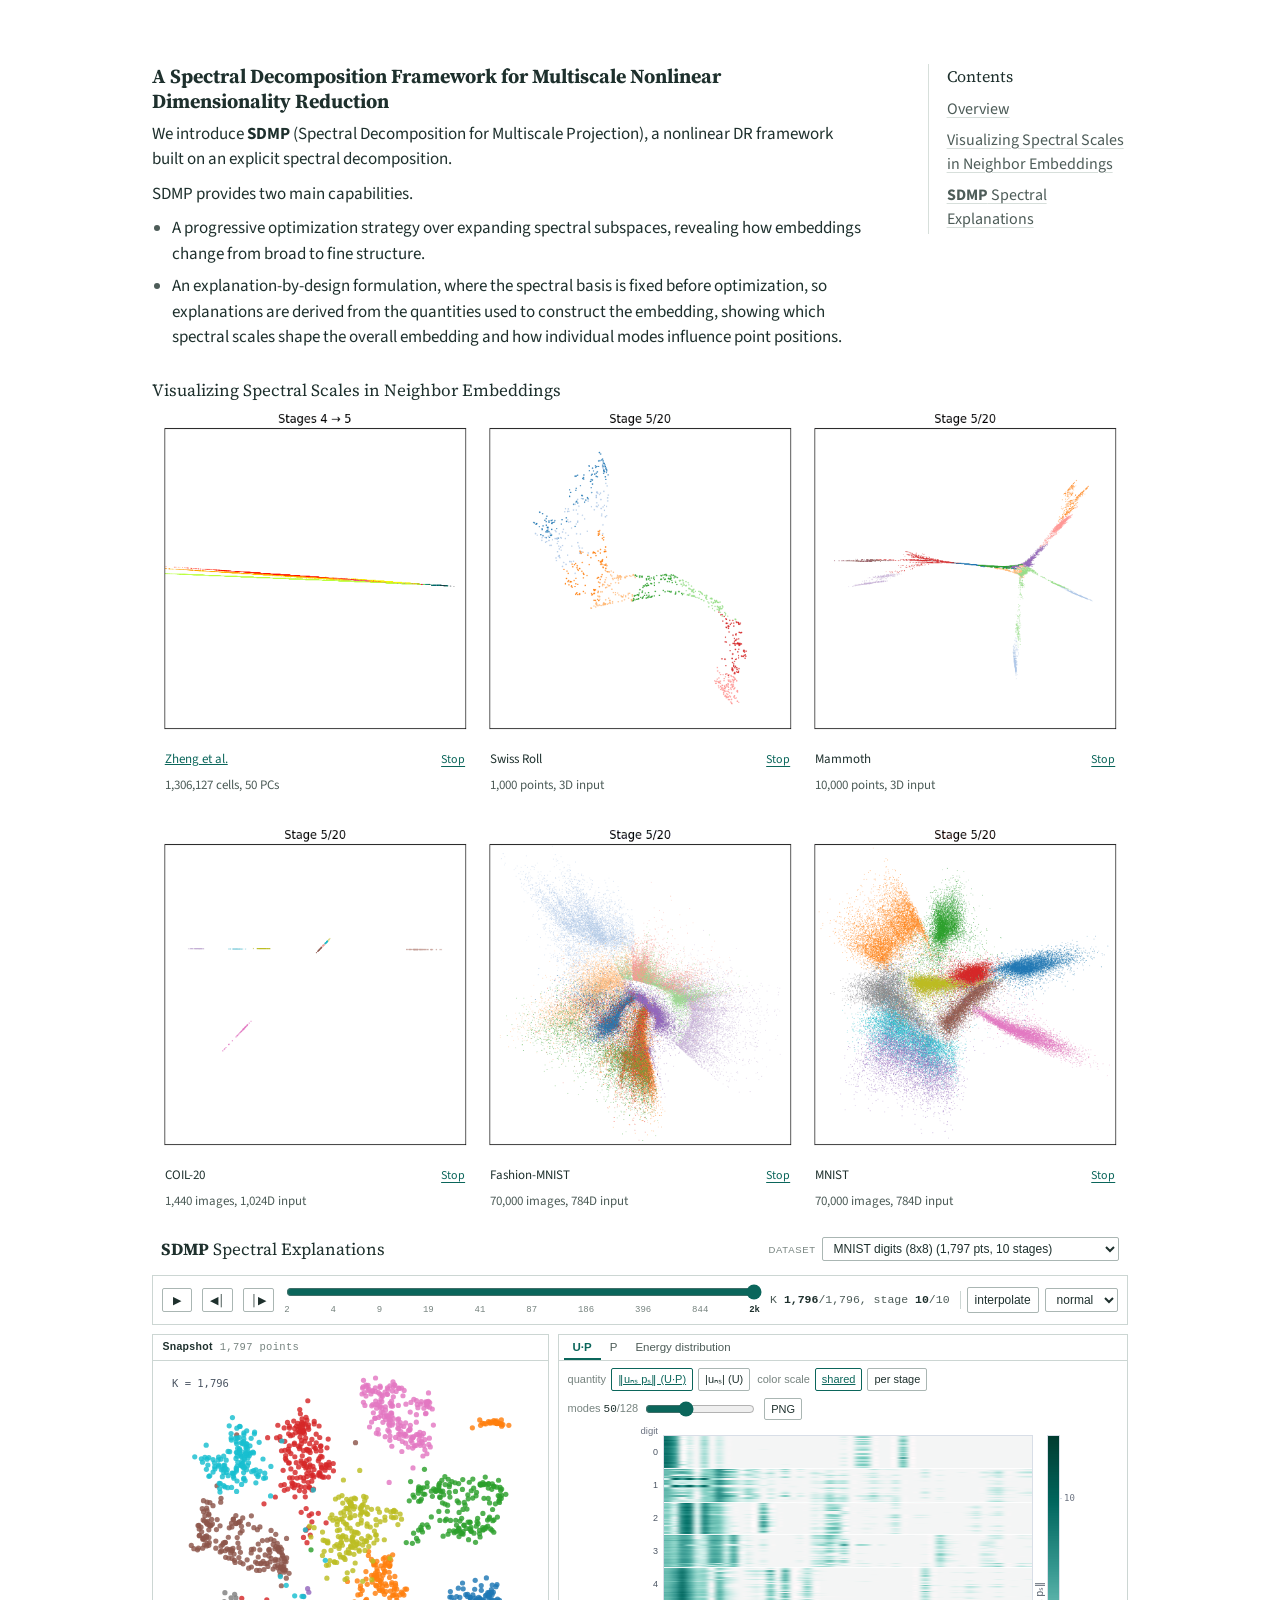
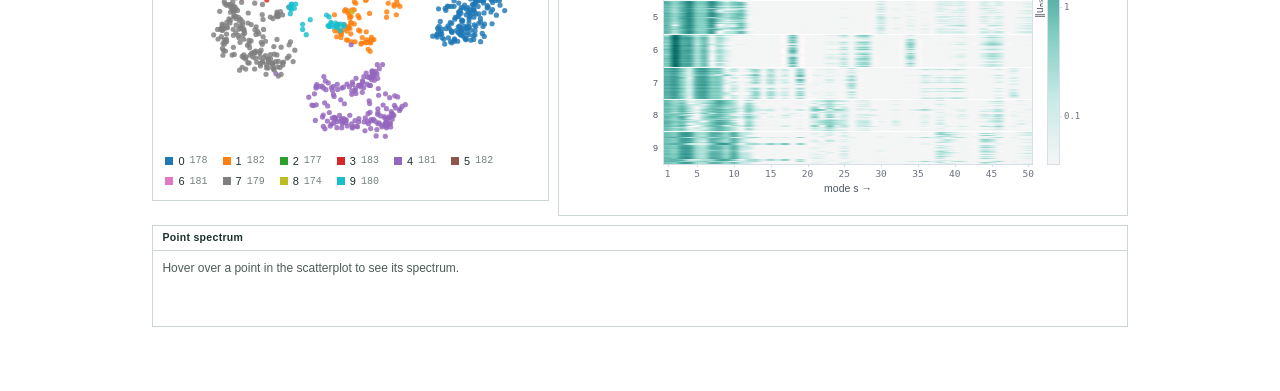
==== commit 94659059: "style change" ====
--- a/index.html
+++ b/index.html
@@ -27,9 +27,11 @@
           <h1 id="paper-title">A Spectral Decomposition Framework for Multiscale Nonlinear Dimensionality Reduction</h1>
           <div class="abstract">
             <p>We introduce <strong>SDMP</strong> (Spectral Decomposition for Multiscale Projection), a nonlinear DR framework built on an explicit spectral decomposition.</p>
-            <p>A <strong>progressive optimization strategy</strong> over expanding spectral subspaces, revealing how embeddings change from broad to fine structure.</p>
-            <p>The <strong>explicit decomposition</strong> helps assess how contributions vary across spectral scales, both for the overall embedding and for individual points.</p>
-            <p><a href="https://arxiv.org/abs/2604.02535">Paper on arXiv</a></p>
+            <p>SDMP provides two main capabilities.</p>
+            <ul>
+              <li>A progressive optimization strategy over expanding spectral subspaces, revealing how embeddings change from broad to fine structure.</li>
+              <li>An explanation-by-design formulation, where the spectral basis is fixed before optimization, so explanations are derived from the quantities used to construct the embedding, showing which spectral scales shape the overall embedding and how individual modes influence point positions.</li>
+            </ul>
           </div>
         </section>
       </article>
--- a/assets/project.css
+++ b/assets/project.css
@@ -12,8 +12,8 @@
 }
 
 .site-shell {
-  max-width: 1264px;
-  padding: clamp(36px, 5vw, 64px) clamp(20px, 5vw, 64px) 64px;
+  max-width: 1180px;
+  padding: clamp(36px, 5vw, 64px) clamp(24px, 8vw, 128px) 64px;
   margin-inline: auto;
 }
 
@@ -48,6 +48,15 @@
 }
 
 .abstract p { margin: 0 0 9px; }
+
+.abstract ul {
+  margin: 0 0 9px;
+  padding-left: 20px;
+  display: grid;
+  gap: 7px;
+}
+
+.abstract li::marker { color: var(--paper-muted); }
 
 .contents {
   grid-area: contents;
@@ -94,8 +103,18 @@
    counts that leave no ragged last row. */
 .animation-grid {
   --animation-columns: 3;
+  /* Each GIF carries a 6% white margin around its drawn frame, which is what
+     actually separates the panels.  Letting the image spill --shot-bleed past
+     its cell pulls the frames to 3.8%-96.2% of the cell, so the visible gap
+     drops from 12% of a panel to 7.6%.  Only the white margins overlap --
+     nothing is drawn outside 6%-94% of a GIF -- so the spill never shows.
+     Raising the bleed tightens the gap further; 6% would close it entirely. */
+  --shot-bleed: 2.5%;
+  --frame-inset: 3.8%;
   display: grid;
   grid-template-columns: repeat(var(--animation-columns), minmax(0, 1fr));
+  column-gap: 0;
+  row-gap: 16px;
 }
 
 .animation {
@@ -110,7 +129,9 @@
   aspect-ratio: 1;
   height: auto;
   object-fit: contain;
-  padding: 7px;
+  padding: 0;
+  width: calc(100% + 2 * var(--shot-bleed));
+  margin-inline: calc(-1 * var(--shot-bleed));
 }
 
 .animation figcaption {
@@ -121,8 +142,9 @@
   flex: 1;
   flex-wrap: wrap;
   gap: 3px 8px;
-  border-block-end: 1px solid var(--paper-rule);
-  padding: 5px 9px;
+  /* Aligned to the drawn frame, which the bleed above puts at --frame-inset:
+     the label starts under its left edge, the button ends under its right. */
+  padding: 5px var(--frame-inset);
   font-size: 13px;
 }
 
